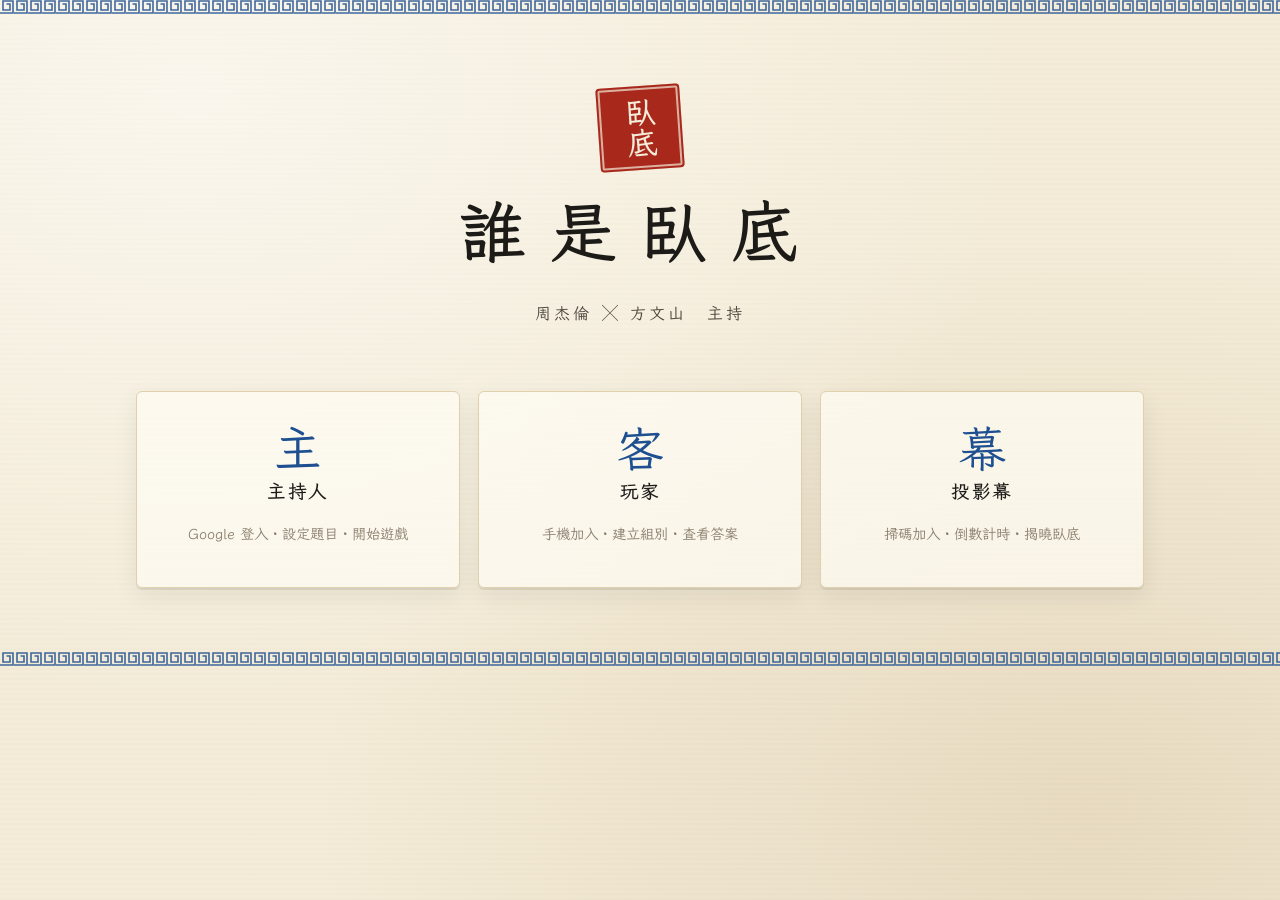
==== public/index.html @ b8592617 "Add 誰是臥底 web game (host / player / projector) on Firebase - Host page with Google sign-in, 5 questio" ====
<!doctype html>
<html lang="zh-Hant">
<head>
  <meta charset="utf-8">
  <meta name="viewport" content="width=device-width, initial-scale=1">
  <title>誰是臥底</title>
  <link rel="preconnect" href="https://fonts.googleapis.com">
  <link href="https://fonts.googleapis.com/css2?family=LXGW+WenKai+TC:wght@400;700&family=Noto+Serif+TC:wght@400;700&display=swap" rel="stylesheet">
  <link rel="stylesheet" href="css/style.css">
</head>
<body>
  <div class="meander"></div>
  <div class="wrap">
    <section class="hero">
      <div class="seal big">臥底</div>
      <h1>誰是臥底</h1>
      <p>周杰倫 ╳ 方文山　主持</p>
    </section>
    <div class="portal">
      <a href="host.html"><div class="card"><div class="glyph">主</div><h3>主持人</h3><p class="muted">Google 登入・設定題目・開始遊戲</p></div></a>
      <a href="player.html"><div class="card"><div class="glyph">客</div><h3>玩家</h3><p class="muted">手機加入・建立組別・查看答案</p></div></a>
      <a href="screen.html"><div class="card"><div class="glyph">幕</div><h3>投影幕</h3><p class="muted">掃碼加入・倒數計時・揭曉臥底</p></div></a>
    </div>
  </div>
  <div class="meander"></div>
</body>
</html>
---- public/css/style.css ----
/* =========================================================
   誰是臥底 · 青花瓷中國風樣式
   ========================================================= */
:root {
  --paper: #f4ecd8;
  --paper-2: #ebdfc3;
  --paper-3: #e0d0ab;
  --ink: #1d1b18;
  --ink-soft: #4d463c;
  --ink-faint: #8a7f6e;
  --cinnabar: #a8281c;
  --cinnabar-deep: #7d1b12;
  --porcelain: #1d4f91;
  --porcelain-deep: #0d2140;
  --porcelain-light: #d6e2f1;
  --gold: #b08d57;
  --ok: #2f6b3a;
  --radius: 6px;
  --shadow: 0 2px 0 rgba(29, 27, 24, .08), 0 8px 24px rgba(29, 27, 24, .08);
  --font-body: "LXGW WenKai TC", "Noto Serif TC", "PMingLiU", serif;
  --font-brush: "LXGW WenKai TC", "Noto Serif TC", serif;
  --meander: url("data:image/svg+xml,%3Csvg xmlns='http://www.w3.org/2000/svg' width='28' height='14' viewBox='0 0 28 14'%3E%3Cpath d='M0 13H13V1H3V10H10V4H6.5' fill='none' stroke='%231d4f91' stroke-width='1.6'/%3E%3Cpath d='M14 13H27V1H17V10H24V4H20.5' fill='none' stroke='%231d4f91' stroke-width='1.6'/%3E%3C/svg%3E");
}

* { box-sizing: border-box; }
html, body { margin: 0; padding: 0; }
body {
  font-family: var(--font-body);
  color: var(--ink);
  background-color: var(--paper);
  background-image:
    radial-gradient(ellipse at 15% 10%, rgba(255,255,255,.55), transparent 55%),
    radial-gradient(ellipse at 85% 90%, rgba(176,141,87,.18), transparent 50%),
    repeating-linear-gradient(0deg, rgba(0,0,0,.012) 0 2px, transparent 2px 5px);
  min-height: 100vh;
  line-height: 1.6;
  -webkit-tap-highlight-color: transparent;
}

h1, h2, h3 { font-family: var(--font-brush); font-weight: 700; margin: 0 0 .5em; letter-spacing: .08em; }
a { color: var(--porcelain); }
[hidden] { display: none !important; }

/* ---------- 版面 ---------- */
.wrap { max-width: 1040px; margin: 0 auto; padding: 24px 16px 64px; }
.meander { height: 14px; background: var(--meander) repeat-x; opacity: .85; }
.topbar {
  display: flex; align-items: center; justify-content: space-between; gap: 12px;
  padding: 14px 16px; border-bottom: 1px solid var(--paper-3);
}
.brand { display: flex; align-items: center; gap: 12px; }
.brand-title { font-size: 1.5rem; letter-spacing: .25em; margin: 0; }
.brand-sub { font-size: .85rem; color: var(--ink-faint); letter-spacing: .2em; }

/* 朱紅印章 */
.seal {
  display: inline-grid; place-items: center;
  width: 46px; height: 46px; flex: none;
  background: var(--cinnabar); color: var(--paper);
  font-family: var(--font-brush); font-weight: 700; font-size: 1.05rem; line-height: 1.05;
  border-radius: 4px; transform: rotate(-4deg);
  box-shadow: inset 0 0 0 2px var(--cinnabar), inset 0 0 0 4px rgba(244,236,216,.7);
  writing-mode: vertical-rl; letter-spacing: .05em;
}
.seal.big { width: 84px; height: 84px; font-size: 1.9rem; }

/* 卡片：宣紙卷軸 */
.card {
  background: rgba(255, 252, 244, .72);
  border: 1px solid var(--paper-3);
  border-radius: var(--radius);
  box-shadow: var(--shadow);
  padding: 20px;
  position: relative;
}
.card + .card { margin-top: 18px; }
.card-title {
  display: flex; align-items: center; gap: 10px;
  font-size: 1.2rem; margin-bottom: 14px;
}
.card-title::before {
  content: ""; width: 6px; height: 1.2em; background: var(--cinnabar); border-radius: 2px;
}
.muted { color: var(--ink-faint); font-size: .9rem; }
.row { display: flex; gap: 10px; align-items: center; flex-wrap: wrap; }
.grow { flex: 1 1 auto; min-width: 0; }
.grid-2 { display: grid; grid-template-columns: 1fr 1fr; gap: 18px; }
@media (max-width: 820px) { .grid-2 { grid-template-columns: 1fr; } }

/* ---------- 表單 ---------- */
input[type=text], input[type=number], select {
  font: inherit; color: var(--ink);
  background: #fffaf0;
  border: 1px solid var(--paper-3);
  border-bottom: 2px solid var(--ink-soft);
  border-radius: 4px;
  padding: 10px 12px;
  width: 100%;
  min-width: 0;
}
input:focus, select:focus { outline: none; border-bottom-color: var(--cinnabar); background: #fff; }
label { font-size: .9rem; color: var(--ink-soft); }

.btn {
  font: inherit; font-weight: 700; letter-spacing: .15em;
  border: 1px solid var(--ink);
  background: var(--ink); color: var(--paper);
  padding: 10px 18px; border-radius: 4px;
  cursor: pointer; white-space: nowrap;
  transition: transform .08s ease, background .2s;
}
.btn:hover { background: #33302a; }
.btn:active { transform: translateY(1px); }
.btn:disabled { opacity: .4; cursor: not-allowed; }
.btn.red { background: var(--cinnabar); border-color: var(--cinnabar); }
.btn.red:hover { background: var(--cinnabar-deep); }
.btn.blue { background: var(--porcelain); border-color: var(--porcelain); }
.btn.ghost { background: transparent; color: var(--ink); }
.btn.ghost:hover { background: var(--paper-2); }
.btn.small { padding: 5px 10px; font-size: .85rem; letter-spacing: .05em; }
.btn.block { width: 100%; padding: 14px; font-size: 1.1rem; }

.tag {
  display: inline-block; font-size: .78rem; padding: 1px 8px; border-radius: 3px;
  border: 1px solid currentColor; letter-spacing: .1em;
}
.tag.red { color: var(--cinnabar); }
.tag.blue { color: var(--porcelain); }
.tag.grey { color: var(--ink-faint); }

/* toast */
#toast {
  position: fixed; left: 50%; bottom: 24px; transform: translateX(-50%) translateY(20px);
  background: var(--ink); color: var(--paper); padding: 10px 18px; border-radius: 4px;
  opacity: 0; pointer-events: none; transition: all .25s; z-index: 99; max-width: calc(100% - 32px);
  text-align: center;
}
#toast.show { opacity: 1; transform: translateX(-50%) translateY(0); }

/* =========================================================
   首頁
   ========================================================= */
.hero { text-align: center; padding: 48px 16px 24px; }
.hero h1 { font-size: clamp(2.4rem, 8vw, 4.2rem); letter-spacing: .35em; margin-bottom: 4px; }
.hero p { color: var(--ink-soft); letter-spacing: .2em; }
.portal { display: grid; grid-template-columns: repeat(3, 1fr); gap: 18px; margin-top: 24px; }
@media (max-width: 720px) { .portal { grid-template-columns: 1fr; } }
.portal a { text-decoration: none; color: inherit; }
.portal .card { height: 100%; transition: transform .15s, box-shadow .15s; text-align: center; padding: 28px 20px; }
.portal .card:hover { transform: translateY(-3px); box-shadow: 0 12px 30px rgba(29,27,24,.14); }
.portal .glyph { font-size: 3rem; font-family: var(--font-brush); color: var(--porcelain); line-height: 1.2; }

/* =========================================================
   主持人頁
   ========================================================= */
.q-row { display: grid; grid-template-columns: 54px 1fr 1fr; gap: 10px; align-items: center; margin-bottom: 10px; }
.q-no { font-family: var(--font-brush); font-size: 1.15rem; color: var(--porcelain); text-align: center; }
.q-head { font-size: .85rem; color: var(--ink-faint); }
@media (max-width: 480px) { .q-row { grid-template-columns: 40px 1fr 1fr; gap: 6px; } }

.group-list { list-style: none; margin: 0; padding: 0; }
.group-item {
  display: flex; align-items: center; gap: 10px; padding: 10px 4px;
  border-bottom: 1px dashed var(--paper-3);
}
.group-item:last-child { border-bottom: 0; }
.group-item .name { font-weight: 700; font-size: 1.05rem; }
.group-item.out .name { text-decoration: line-through; color: var(--ink-faint); }

.status-strip {
  display: flex; align-items: center; justify-content: space-between; gap: 12px; flex-wrap: wrap;
  padding: 14px 18px; margin-bottom: 18px;
  background: var(--porcelain-deep); color: var(--paper); border-radius: var(--radius);
}
.status-strip .code { font-size: 2rem; letter-spacing: .3em; font-family: var(--font-brush); }
.status-strip .timer { font-size: 1.8rem; font-variant-numeric: tabular-nums; }
.linkbox { font-size: .85rem; word-break: break-all; background: var(--paper-2); padding: 6px 10px; border-radius: 4px; }

/* =========================================================
   玩家手機頁
   ========================================================= */
.page-player .wrap { max-width: 480px; padding-top: 16px; }
.big-code-input { font-size: 2rem !important; letter-spacing: .5em; text-align: center; }
.join-list .group-item { padding: 12px 4px; }

.status-pill {
  text-align: center; padding: 8px; margin-bottom: 14px; border-radius: 4px;
  background: var(--paper-2); color: var(--ink-soft); letter-spacing: .15em;
}

/* 答案卷軸 */
.scroll {
  position: relative; margin: 8px 0 18px;
  padding: 40px 18px; min-height: 260px;
  display: grid; place-items: center; text-align: center;
  background:
    linear-gradient(90deg, rgba(176,141,87,.12), transparent 12%, transparent 88%, rgba(176,141,87,.12)),
    #fbf5e6;
  border: 1px solid var(--paper-3);
  border-radius: 4px;
  box-shadow: var(--shadow);
  cursor: pointer; user-select: none;
}
.scroll::before, .scroll::after {
  content: ""; position: absolute; left: -8px; right: -8px; height: 16px;
  background: linear-gradient(180deg, #5a3a1f, #8a5a30 45%, #4a2d16);
  border-radius: 8px;
}
.scroll::before { top: -8px; }
.scroll::after { bottom: -8px; }
.scroll .word {
  font-family: var(--font-brush); font-weight: 700;
  font-size: clamp(2.6rem, 14vw, 4.4rem); letter-spacing: .12em; line-height: 1.25;
  word-break: break-all;
}
.scroll .hint { font-size: .85rem; color: var(--ink-faint); margin-top: 10px; letter-spacing: .15em; }
.scroll.covered .word { filter: blur(18px); opacity: .25; }
.scroll .cover-label {
  position: absolute; inset: 0; display: grid; place-items: center;
  font-size: 1.4rem; letter-spacing: .3em; color: var(--porcelain);
}
.result-box { text-align: center; padding: 24px 12px; }
.result-box .verdict { font-size: 2.2rem; font-family: var(--font-brush); letter-spacing: .2em; margin: 8px 0; }
.result-box .verdict.spy { color: var(--cinnabar); }
.result-box .verdict.civ { color: var(--porcelain); }

/* =========================================================
   投影幕（深青花底）
   ========================================================= */
.page-screen {
  --s-bg: #0d2140;
  --s-fg: #f4ecd8;
  --s-dim: #9fb3d1;
  background-color: var(--s-bg);
  background-image:
    radial-gradient(ellipse at 50% 40%, rgba(70,120,190,.35), transparent 65%),
    radial-gradient(ellipse at 0% 100%, rgba(168,40,28,.18), transparent 45%);
  color: var(--s-fg);
  overflow: hidden;
  height: 100vh;
}
.page-screen .meander { filter: brightness(2.6) saturate(.6); opacity: .55; }
.screen {
  height: 100vh; display: flex; flex-direction: column;
}
.screen-main { flex: 1; display: grid; place-items: center; padding: 2vh 4vw; min-height: 0; position: relative; }
.screen-head {
  display: flex; align-items: center; justify-content: space-between; padding: 2vh 3vw 1vh;
}
.screen-head .brand-title { font-size: clamp(1.4rem, 3vw, 2.4rem); }
.screen-head .brand-sub { color: var(--s-dim); }
.screen-credit { color: var(--s-dim); letter-spacing: .3em; font-size: clamp(.9rem, 1.4vw, 1.2rem); text-align: right; }
.screen-credit b { color: var(--s-fg); font-weight: 700; }

.lobby { display: grid; grid-template-columns: auto 1fr; gap: 5vw; align-items: center; width: 100%; max-width: 1500px; }
.qr-card { background: var(--paper); color: var(--ink); padding: 20px; border-radius: 6px; text-align: center; }
.qr-card #qr { display: grid; place-items: center; }
.qr-card #qr img, .qr-card #qr canvas { width: min(30vh, 320px) !important; height: auto !important; }
.qr-code { font-size: clamp(2rem, 5vw, 3.6rem); letter-spacing: .35em; font-family: var(--font-brush); margin-top: 8px; color: var(--cinnabar); }
.lobby h2 { font-size: clamp(2.4rem, 6vw, 5rem); letter-spacing: .3em; margin-bottom: 1vh; }
.lobby .sub { color: var(--s-dim); letter-spacing: .2em; font-size: clamp(1rem, 1.8vw, 1.5rem); }

.screen-groups {
  display: flex; flex-wrap: wrap; gap: 12px; justify-content: center;
  padding: 1.5vh 3vw 3vh;
}
.s-group {
  border: 1px solid rgba(214,226,241,.35); border-radius: 4px;
  padding: 8px 16px; font-size: clamp(1rem, 1.7vw, 1.5rem); letter-spacing: .1em;
  background: rgba(255,255,255,.05); position: relative;
}
.s-group small { color: var(--s-dim); margin-left: 8px; font-size: .75em; }
.s-group.out { opacity: .35; text-decoration: line-through; }
.s-group.spy { border-color: var(--cinnabar); background: var(--cinnabar); color: var(--paper); }
.lobby .screen-groups { justify-content: flex-start; padding: 2vh 0 0; }

/* 倒數 */
.countdown-wrap { text-align: center; }
.round-label { font-size: clamp(1.4rem, 3vw, 2.6rem); letter-spacing: .5em; color: var(--s-dim); margin-bottom: 1vh; }
.ring { position: relative; width: min(62vh, 80vw); aspect-ratio: 1; margin: 0 auto; }
.ring svg { width: 100%; height: 100%; transform: rotate(-90deg); overflow: visible; }
.ring .track { stroke: rgba(214,226,241,.14); }
.ring .bar { stroke: var(--paper); transition: stroke-dashoffset .5s linear, stroke .3s; }
.ring.warn .bar { stroke: #e0574a; }
.ring .num {
  position: absolute; inset: 0; display: grid; place-items: center;
  font-size: min(20vh, 24vw); font-variant-numeric: tabular-nums; font-weight: 700;
  letter-spacing: .02em;
}
.ring.warn .num { color: #ff8a7d; animation: pulse 1s ease-in-out infinite; }
@keyframes pulse { 50% { transform: scale(1.05); } }

.timeup {
  font-size: min(22vh, 20vw); font-family: var(--font-brush); letter-spacing: .2em;
  color: var(--paper); animation: stamp .5s cubic-bezier(.2,1.6,.4,1) both;
}
@keyframes stamp { from { transform: scale(2.2) rotate(-8deg); opacity: 0; } to { transform: scale(1) rotate(-3deg); opacity: 1; } }

/* 揭曉 */
.reveal { text-align: center; width: 100%; }
.reveal .label { font-size: clamp(1.4rem, 3vw, 2.6rem); letter-spacing: .5em; color: var(--s-dim); }
.reveal .spy-name {
  display: inline-block; margin: 2vh 0 4vh; padding: 1vh 4vw;
  font-size: clamp(3rem, 10vw, 9rem); font-family: var(--font-brush); letter-spacing: .15em;
  background: var(--cinnabar); color: var(--paper); border-radius: 6px; transform: rotate(-2deg);
  box-shadow: inset 0 0 0 4px var(--cinnabar), inset 0 0 0 8px rgba(244,236,216,.6);
  animation: stamp .6s cubic-bezier(.2,1.6,.4,1) both;
}
.reveal .words { display: flex; gap: 4vw; justify-content: center; flex-wrap: wrap; }
.reveal .w { padding: 2vh 3vw; border: 1px solid rgba(214,226,241,.35); border-radius: 6px; min-width: 22vw; }
.reveal .w .k { color: var(--s-dim); letter-spacing: .3em; font-size: clamp(1rem, 1.8vw, 1.5rem); }
.reveal .w .v { font-size: clamp(2.2rem, 6vw, 5rem); font-family: var(--font-brush); letter-spacing: .1em; }
.reveal .w.spyw .v { color: #ff8a7d; }

.fs-btn {
  position: fixed; right: 12px; bottom: 12px; opacity: .25; z-index: 5;
  background: transparent; color: var(--s-fg); border-color: rgba(214,226,241,.4);
}
.fs-btn:hover { opacity: 1; background: rgba(255,255,255,.08); }

/* 祥雲裝飾 */
.cloud-deco { position: absolute; width: 18vw; max-width: 260px; opacity: .14; pointer-events: none; }
.cloud-deco.tl { top: 0; left: 1vw; }
.cloud-deco.br { bottom: 0; right: 1vw; transform: scaleX(-1); }
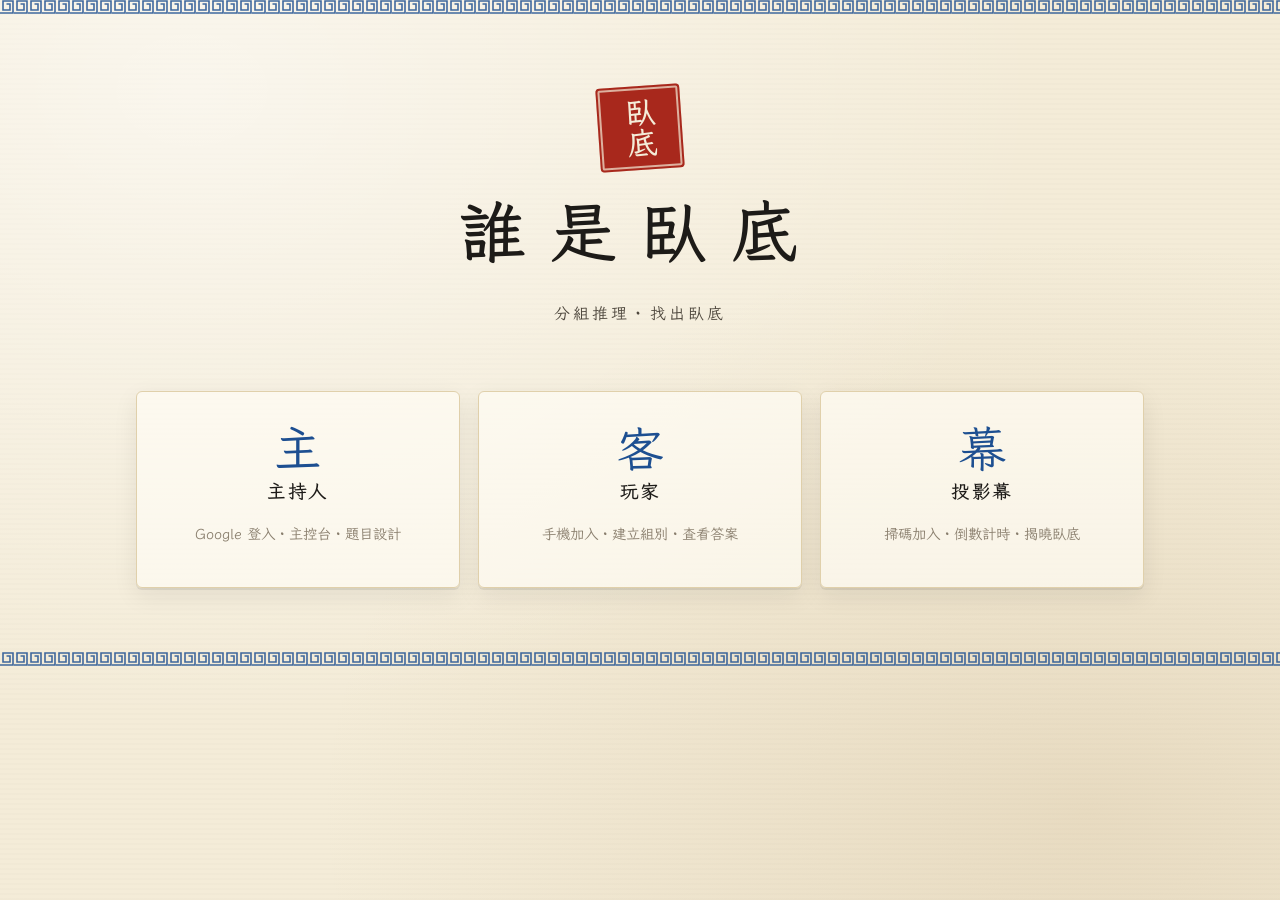
==== commit a16baed8: "Add question design page, player standby screen; drop host names - New questions.html: hosts edit th" ====
--- a/public/index.html
+++ b/public/index.html
@@ -14,10 +14,10 @@
     <section class="hero">
       <div class="seal big">臥底</div>
       <h1>誰是臥底</h1>
-      <p>周杰倫 ╳ 方文山　主持</p>
+      <p>分組推理・找出臥底</p>
     </section>
     <div class="portal">
-      <a href="host.html"><div class="card"><div class="glyph">主</div><h3>主持人</h3><p class="muted">Google 登入・設定題目・開始遊戲</p></div></a>
+      <a href="host.html"><div class="card"><div class="glyph">主</div><h3>主持人</h3><p class="muted">Google 登入・主控台・題目設計</p></div></a>
       <a href="player.html"><div class="card"><div class="glyph">客</div><h3>玩家</h3><p class="muted">手機加入・建立組別・查看答案</p></div></a>
       <a href="screen.html"><div class="card"><div class="glyph">幕</div><h3>投影幕</h3><p class="muted">掃碼加入・倒數計時・揭曉臥底</p></div></a>
     </div>
--- a/public/css/style.css
+++ b/public/css/style.css
@@ -322,3 +322,51 @@
 .cloud-deco { position: absolute; width: 18vw; max-width: 260px; opacity: .14; pointer-events: none; }
 .cloud-deco.tl { top: 0; left: 1vw; }
 .cloud-deco.br { bottom: 0; right: 1vw; transform: scaleX(-1); }
+
+/* =========================================================
+   主持人導覽列 / 題目設計頁
+   ========================================================= */
+.host-nav { display: flex; gap: 4px; margin-top: 2px; }
+.host-nav a {
+  text-decoration: none; color: var(--ink-soft); font-size: .9rem; letter-spacing: .15em;
+  padding: 2px 10px; border-radius: 3px; border: 1px solid transparent;
+}
+.host-nav a:hover { border-color: var(--paper-3); }
+.host-nav a.active { background: var(--porcelain); color: var(--paper); }
+
+.q-toolbar {
+  display: flex; justify-content: space-between; align-items: flex-end; gap: 16px; flex-wrap: wrap;
+  margin-bottom: 18px;
+}
+.q-cards { display: grid; grid-template-columns: repeat(auto-fill, minmax(300px, 1fr)); gap: 16px; }
+.q-cards .card + .card { margin-top: 0; }
+.q-card { border-top: 4px solid var(--porcelain); }
+.q-card.bad { border-top-color: var(--cinnabar); }
+.q-card-head { display: flex; align-items: center; gap: 10px; margin-bottom: 10px; }
+.q-card-head .q-no { text-align: left; font-size: 1.3rem; }
+.q-card-head .q-problem { flex: 1; color: var(--cinnabar); font-size: .85rem; }
+.q-fields { display: grid; gap: 10px; }
+.q-fields label { display: grid; gap: 4px; }
+.q-fields input { font-size: 1.2rem; }
+
+.q-preview { list-style: none; margin: 0; padding: 0; }
+.q-preview li { display: grid; grid-template-columns: 72px 1fr 1fr; align-items: center; gap: 8px; padding: 6px 0; border-bottom: 1px dashed var(--paper-3); }
+.q-preview li:last-child { border-bottom: 0; }
+.q-preview .spyw { color: var(--cinnabar); }
+.q-preview li.current { background: var(--porcelain-light); }
+
+/* =========================================================
+   玩家待命畫面
+   ========================================================= */
+.standby { text-align: center; padding: 36px 16px 30px; }
+.standby .seal { margin: 0 auto 18px; animation: breathe 2.4s ease-in-out infinite; }
+.standby h2 { font-size: 1.8rem; letter-spacing: .3em; margin-bottom: 6px; }
+.standby .dots span {
+  display: inline-block; width: 8px; height: 8px; margin: 0 4px; border-radius: 50%;
+  background: var(--porcelain); animation: dot 1.4s ease-in-out infinite;
+}
+.standby .dots span:nth-child(2) { animation-delay: .2s; }
+.standby .dots span:nth-child(3) { animation-delay: .4s; }
+@keyframes breathe { 50% { transform: rotate(-4deg) scale(1.06); } }
+@keyframes dot { 0%, 80%, 100% { opacity: .2; transform: translateY(0); } 40% { opacity: 1; transform: translateY(-6px); } }
+.q-preview .q-no { white-space: nowrap; font-size: 1rem; }
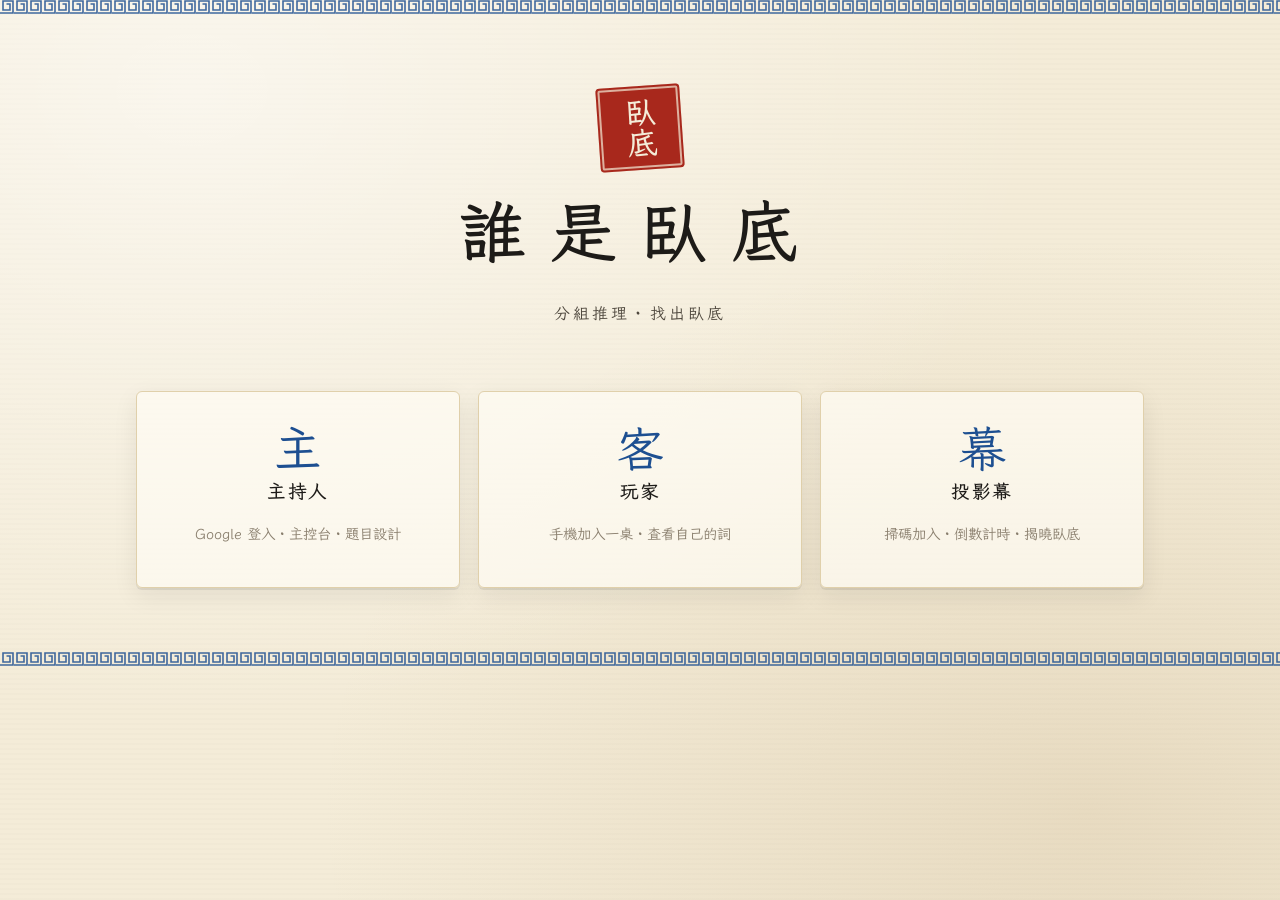
==== commit 58cefa95: "Tables are the groups: join a table and wait; one spy player per table - Remove the group layer: pla" ====
--- a/public/index.html
+++ b/public/index.html
@@ -18,7 +18,7 @@
     </section>
     <div class="portal">
       <a href="host.html"><div class="card"><div class="glyph">主</div><h3>主持人</h3><p class="muted">Google 登入・主控台・題目設計</p></div></a>
-      <a href="player.html"><div class="card"><div class="glyph">客</div><h3>玩家</h3><p class="muted">手機加入・建立組別・查看答案</p></div></a>
+      <a href="player.html"><div class="card"><div class="glyph">客</div><h3>玩家</h3><p class="muted">手機加入一桌・查看自己的詞</p></div></a>
       <a href="screen.html"><div class="card"><div class="glyph">幕</div><h3>投影幕</h3><p class="muted">掃碼加入・倒數計時・揭曉臥底</p></div></a>
     </div>
   </div>
--- a/public/css/style.css
+++ b/public/css/style.css
@@ -255,7 +255,7 @@
 .lobby { display: grid; grid-template-columns: auto 1fr; gap: 5vw; align-items: center; width: 100%; max-width: 1500px; }
 .qr-card { background: var(--paper); color: var(--ink); padding: 20px; border-radius: 6px; text-align: center; }
 .qr-card #qr { display: grid; place-items: center; }
-.qr-card #qr img, .qr-card #qr canvas { width: min(30vh, 320px) !important; height: auto !important; }
+.qr-card #qr img, .qr-card #qr canvas { width: min(46vh, 460px) !important; height: auto !important; }
 .qr-code { font-size: clamp(2rem, 5vw, 3.6rem); letter-spacing: .35em; font-family: var(--font-brush); margin-top: 8px; color: var(--cinnabar); }
 .lobby h2 { font-size: clamp(2.4rem, 6vw, 5rem); letter-spacing: .3em; margin-bottom: 1vh; }
 .lobby .sub { color: var(--s-dim); letter-spacing: .2em; font-size: clamp(1rem, 1.8vw, 1.5rem); }
@@ -370,3 +370,11 @@
 @keyframes breathe { 50% { transform: rotate(-4deg) scale(1.06); } }
 @keyframes dot { 0%, 80%, 100% { opacity: .2; transform: translateY(0); } 40% { opacity: 1; transform: translateY(-6px); } }
 .q-preview .q-no { white-space: nowrap; font-size: 1rem; }
+.group-item.selected { background: var(--porcelain-light); border-radius: 4px; padding-left: 8px; }
+
+/* 投影幕待命：QR 置中大圖 */
+.lobby.solo { grid-template-columns: auto auto; justify-content: center; gap: 6vw; }
+.qr-card .qr-glyph { font-size: clamp(1.4rem, 2.6vw, 2.2rem); letter-spacing: .4em; color: var(--porcelain); margin-top: 8px; }
+.qr-card .qr-url { font-size: .9rem; color: var(--ink-faint); word-break: break-all; max-width: min(34vh, 360px); margin: 4px auto 0; }
+.member-names { display: block; font-size: .85rem; color: var(--ink-soft); margin-top: 2px; word-break: break-all; }
+.big-name-input { font-size: 1.6rem !important; text-align: center; letter-spacing: .15em; }
